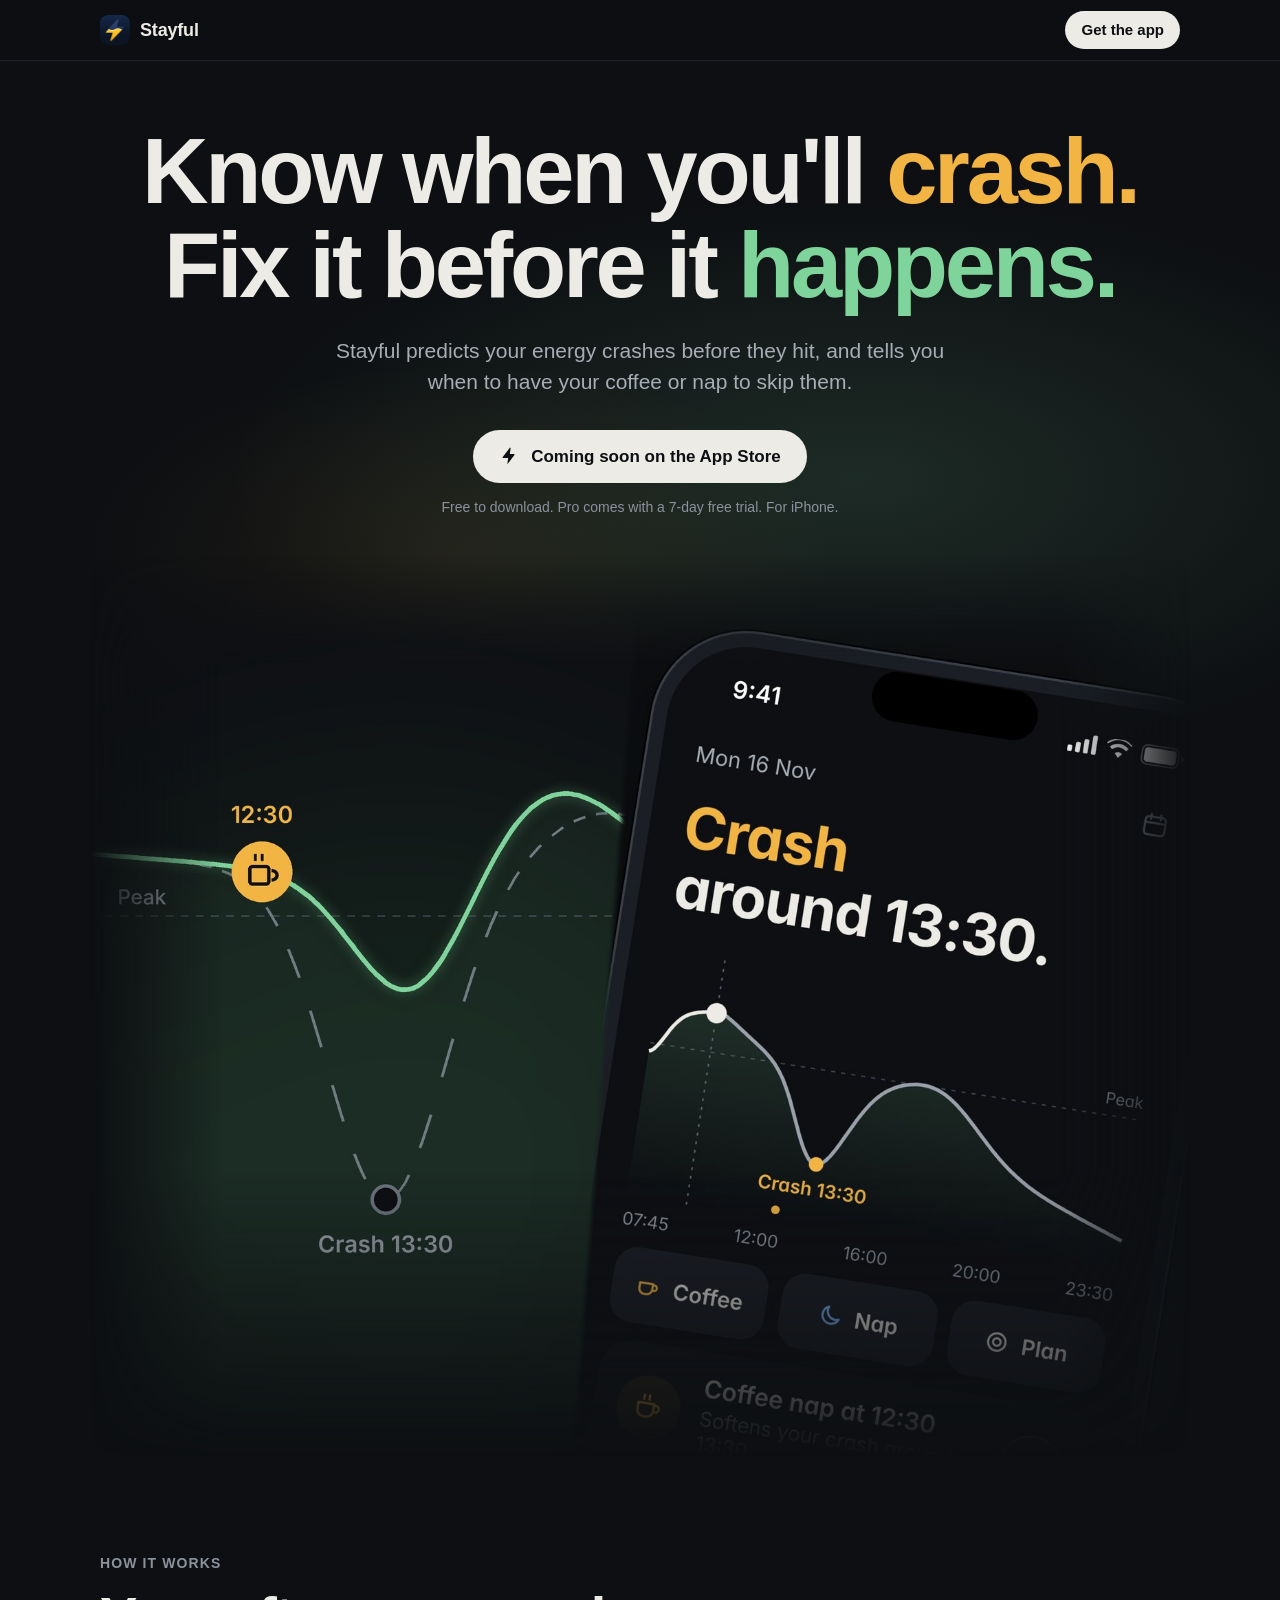
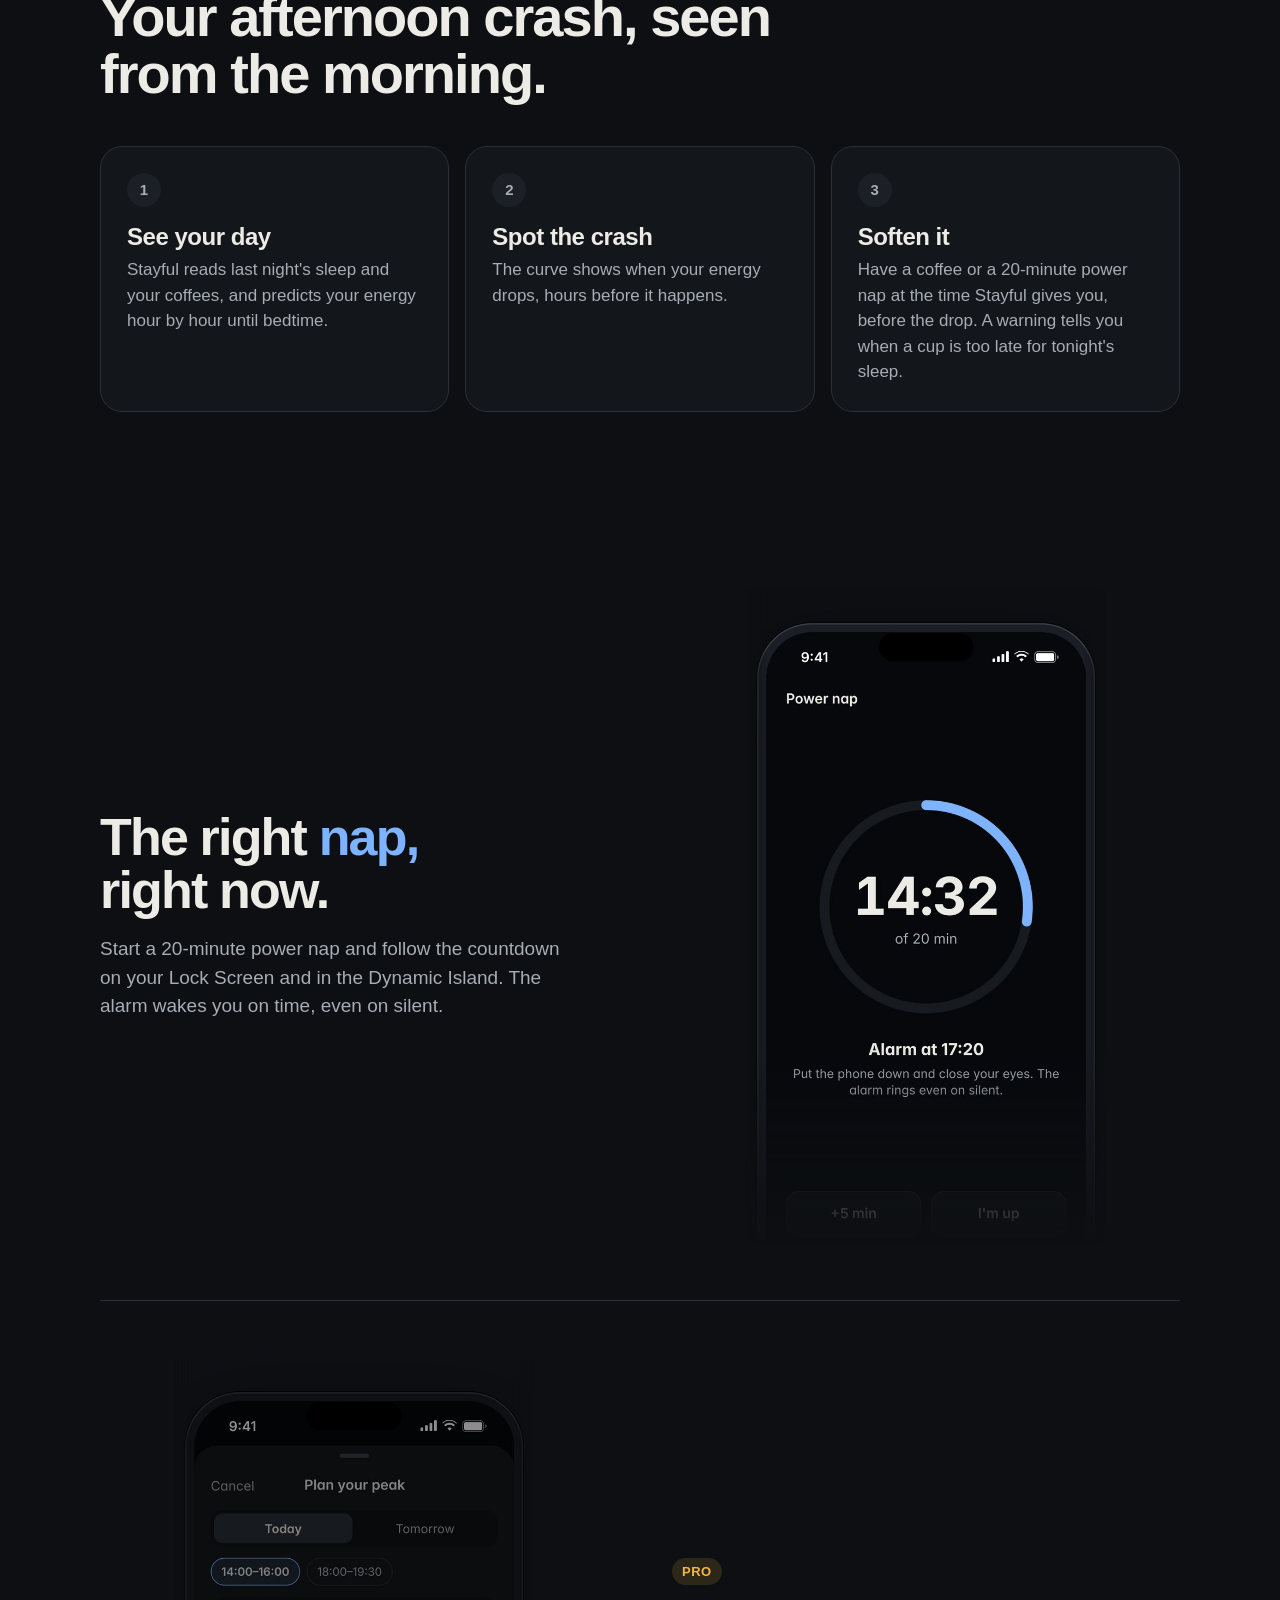
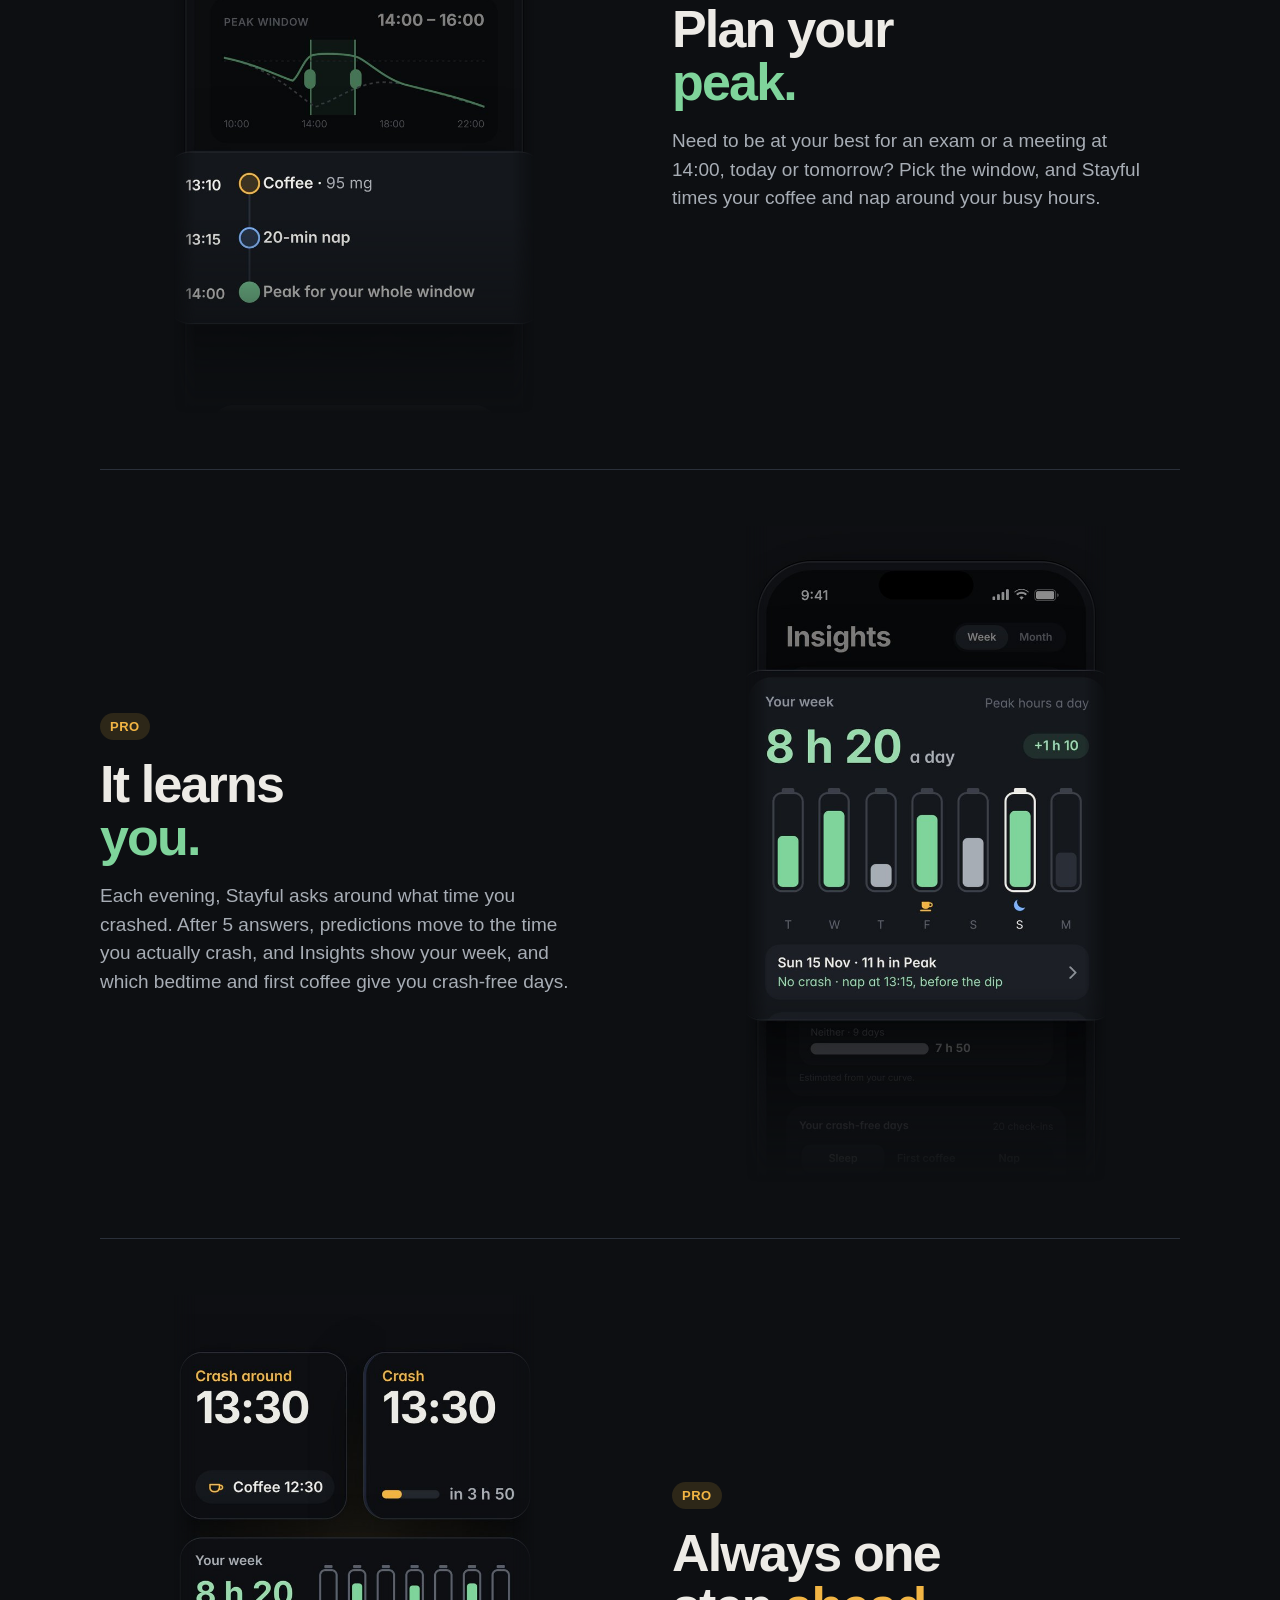
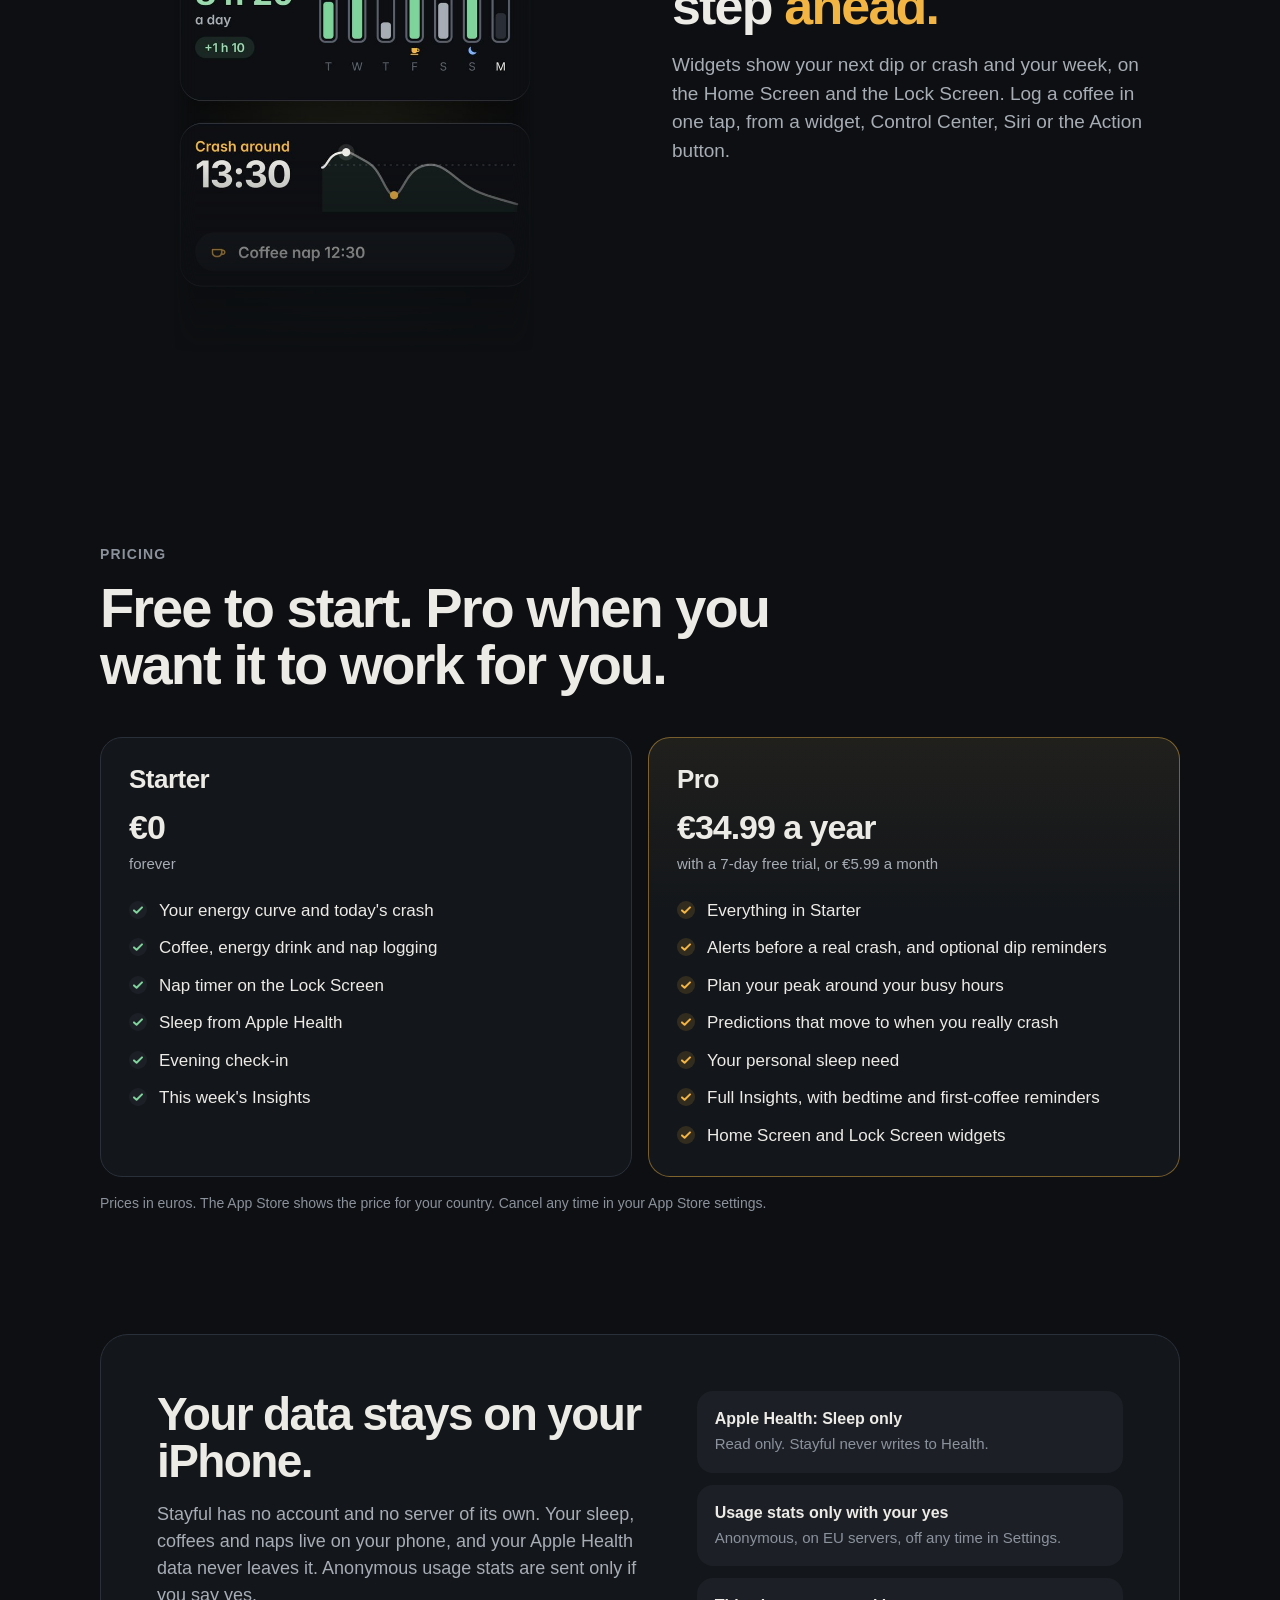
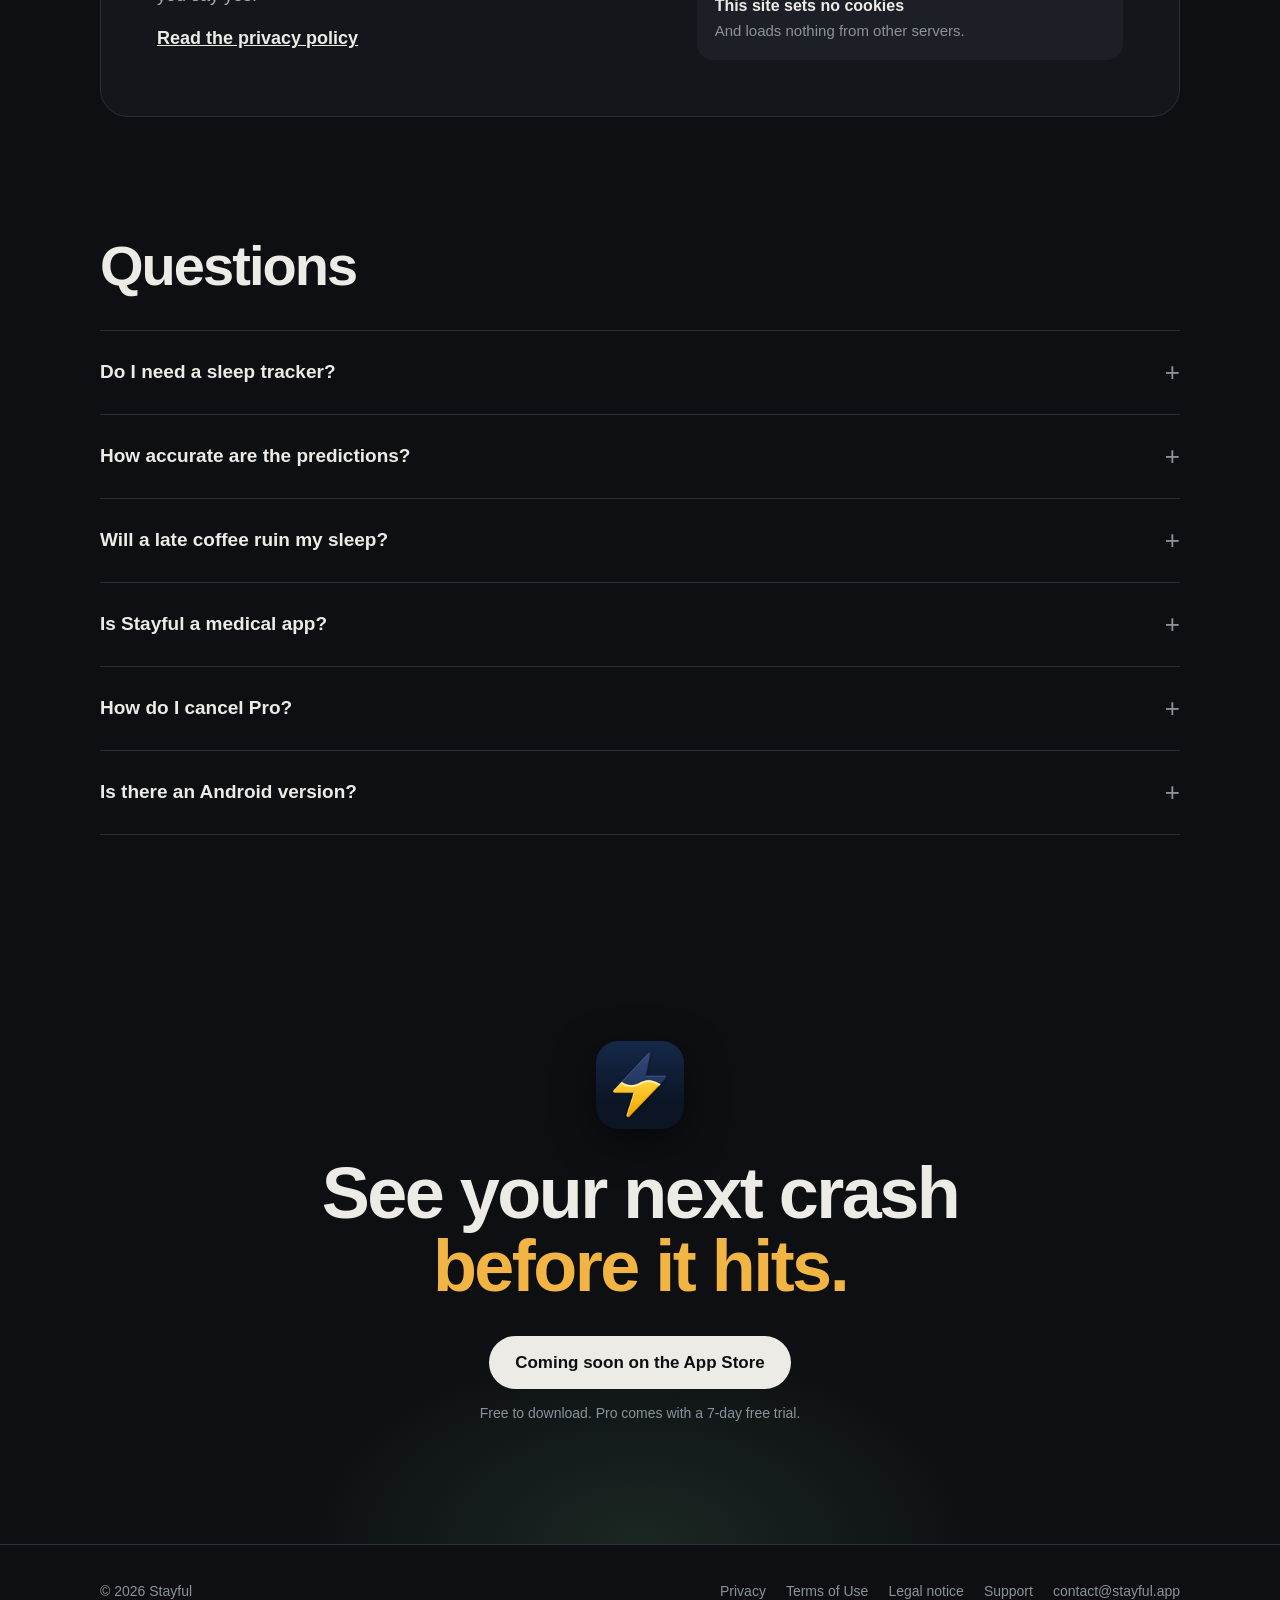
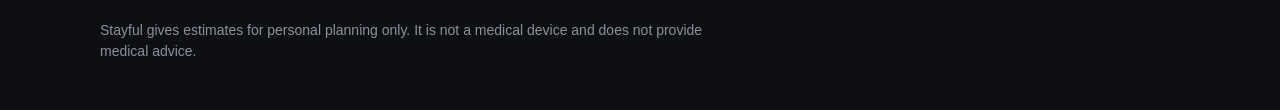
==== index.html @ 0e0aa4db "Site V1" ====
<!doctype html>
<html lang="en">
<head>
<meta charset="utf-8">
<meta name="viewport" content="width=device-width, initial-scale=1, viewport-fit=cover">
<title>Stayful: Predict your energy crashes</title>
<meta name="description" content="Stayful predicts your energy crashes before they hit, and tells you when to have your coffee or nap to skip them. For iPhone.">
<meta name="theme-color" content="#0D0F12">
<meta name="color-scheme" content="dark">
<meta property="og:title" content="Stayful: Predict your energy crashes">
<meta property="og:description" content="Know when you'll crash. Fix it before it happens.">
<meta property="og:image" content="https://stayful.app/img/hero.jpg">
<meta property="og:url" content="https://stayful.app/">
<meta property="og:type" content="website">
<meta name="twitter:card" content="summary_large_image">
<!-- When the app is live, add: <meta name="apple-itunes-app" content="app-id=6830175789"> -->
<link rel="icon" type="image/png" href="favicon.png">
<link rel="apple-touch-icon" href="img/apple-touch-icon.png">
<link rel="canonical" href="https://stayful.app/">
<style>
:root{
  --bg:#0D0F12; --bg-deep:#06080B; --surface:#13161A; --raised:#171A1F; --tile:#1C2026;
  --border:#2A303A; --text:#EDEBE6; --muted:#A7ADB5; --faint:#8B929C;
  --caffeine:#F2B544; --on-caffeine:#1A1305; --peak:#7FD49B; --peak-text:#9ADBAE; --nap:#7DB3FF;
  --radius:22px; --gutter:20px; --max:1120px;
  --font:-apple-system,BlinkMacSystemFont,"SF Pro Display","SF Pro Text","Helvetica Neue","Segoe UI",Roboto,Arial,sans-serif;
}
*{box-sizing:border-box}
html{-webkit-text-size-adjust:100%;scroll-behavior:smooth}
body{margin:0;background:var(--bg);color:var(--text);font-family:var(--font);font-size:17px;line-height:1.5;-webkit-font-smoothing:antialiased;overflow-x:hidden}
img{display:block;max-width:100%;height:auto}
a{color:inherit}
.wrap{max-width:var(--max);margin:0 auto;padding:0 var(--gutter)}
h1,h2,h3{margin:0;font-weight:800;letter-spacing:-.035em;line-height:1.02}
p{margin:0}
.amber{color:var(--caffeine)} .green{color:var(--peak)} .blue{color:var(--nap)}

/* nav */
.nav{position:sticky;top:0;z-index:10;background:rgba(13,15,18,.78);backdrop-filter:saturate(160%) blur(14px);-webkit-backdrop-filter:saturate(160%) blur(14px);border-bottom:1px solid rgba(42,48,58,.6)}
.nav .wrap{display:flex;align-items:center;justify-content:space-between;height:60px}
.brand{display:flex;align-items:center;gap:10px;text-decoration:none;font-weight:700;font-size:18px;letter-spacing:-.01em}
.brand img{width:30px;height:30px;border-radius:8px}
.nav-cta{font-size:15px;font-weight:600;text-decoration:none;padding:8px 16px;border-radius:999px;background:var(--text);color:var(--bg)}

/* buttons */
.store{display:inline-flex;align-items:center;gap:12px;padding:14px 26px;border-radius:999px;background:var(--text);color:var(--bg);font-weight:700;font-size:17px;text-decoration:none;transition:transform .15s ease}
.store:hover{transform:translateY(-1px)}
.store svg{width:20px;height:20px}
.fine{color:var(--faint);font-size:14px;margin-top:14px}

/* hero */
.hero{position:relative;padding:64px 0 0;text-align:center;overflow:hidden}
.hero::before{content:"";position:absolute;inset:-10% -20% auto;height:900px;background:radial-gradient(50% 45% at 62% 62%,rgba(127,212,155,.14),transparent 70%),radial-gradient(30% 30% at 40% 70%,rgba(242,181,68,.08),transparent 70%);pointer-events:none}
.hero h1{position:relative;font-size:clamp(44px,9vw,92px)}
.hero .lead{position:relative;max-width:640px;margin:22px auto 0;color:var(--muted);font-size:clamp(18px,2.2vw,21px)}
.hero .cta{position:relative;margin-top:32px}
.hero-shot{position:relative;margin:40px auto 0;max-width:1100px;width:100%;
  -webkit-mask-image:linear-gradient(to bottom,transparent,#000 12%,#000 68%,transparent),linear-gradient(to right,transparent,#000 12%,#000 88%,transparent);
  -webkit-mask-composite:source-in;
  mask-image:linear-gradient(to bottom,transparent,#000 12%,#000 68%,transparent),linear-gradient(to right,transparent,#000 12%,#000 88%,transparent);
  mask-composite:intersect}

/* sections */
section{padding:96px 0}
.kicker{font-size:14px;font-weight:600;letter-spacing:.08em;text-transform:uppercase;color:var(--faint);margin-bottom:14px}
.section-title{font-size:clamp(34px,5.5vw,56px);max-width:760px}
.section-lead{color:var(--muted);font-size:19px;max-width:620px;margin-top:18px}

/* steps */
.steps{display:grid;gap:16px;margin-top:44px;counter-reset:step}
.step{background:var(--surface);border:1px solid var(--border);border-radius:var(--radius);padding:26px}
.step::before{counter-increment:step;content:counter(step);display:grid;place-items:center;width:34px;height:34px;border-radius:50%;background:var(--tile);color:var(--muted);font-weight:700;font-size:15px;margin-bottom:18px}
.step h3{font-size:24px;letter-spacing:-.02em}
.step p{color:var(--muted);margin-top:8px}
@media(min-width:860px){.steps{grid-template-columns:repeat(3,1fr)}}

/* features */
.feature{display:grid;gap:36px;align-items:center;padding:56px 0;border-top:1px solid var(--border)}
.feature:first-of-type{border-top:0}
.feature .shot{max-width:360px;width:100%;margin:0 auto;
  -webkit-mask-image:linear-gradient(to bottom,#000 70%,transparent),linear-gradient(to right,transparent,#000 6%,#000 94%,transparent);
  -webkit-mask-composite:source-in;
  mask-image:linear-gradient(to bottom,#000 70%,transparent),linear-gradient(to right,transparent,#000 6%,#000 94%,transparent);
  mask-composite:intersect}
.feature h3{font-size:clamp(34px,5vw,52px)}
.feature p{color:var(--muted);font-size:19px;margin-top:18px;max-width:480px}
.pro{display:inline-block;font-size:13px;font-weight:700;letter-spacing:.04em;padding:4px 10px;border-radius:999px;background:rgba(242,181,68,.14);color:var(--caffeine);margin-bottom:18px}
@media(max-width:859px){
  .feature .text{text-align:center}
  .feature h3 br{display:none}
  .feature p{margin-left:auto;margin-right:auto}
}
@media(min-width:860px){
  .feature{grid-template-columns:1fr 1fr;gap:64px}
  .feature:nth-of-type(even) .text{order:2}
}

/* pricing */
.plans{display:grid;gap:16px;margin-top:44px}
.plan{background:var(--surface);border:1px solid var(--border);border-radius:var(--radius);padding:28px}
.plan.is-pro{border-color:rgba(242,181,68,.45);background:linear-gradient(180deg,rgba(242,181,68,.06),transparent 40%),var(--surface)}
.plan h3{font-size:26px;letter-spacing:-.02em}
.price{margin-top:10px;font-size:15px;color:var(--muted)}
.price strong{display:block;font-size:34px;color:var(--text);letter-spacing:-.03em;font-weight:800}
.plan ul{list-style:none;padding:0;margin:22px 0 0;display:grid;gap:12px}
.plan li{display:flex;gap:12px;align-items:flex-start}
.plan li::before{content:"";flex:none;width:18px;height:18px;margin-top:3px;border-radius:50%;background:var(--tile) url("data:image/svg+xml,%3Csvg xmlns='http://www.w3.org/2000/svg' viewBox='0 0 18 18'%3E%3Cpath d='M5 9.4l2.6 2.4L13 6.4' fill='none' stroke='%237FD49B' stroke-width='2' stroke-linecap='round' stroke-linejoin='round'/%3E%3C/svg%3E") center/18px no-repeat}
.plan.is-pro li::before{background-color:rgba(242,181,68,.14);background-image:url("data:image/svg+xml,%3Csvg xmlns='http://www.w3.org/2000/svg' viewBox='0 0 18 18'%3E%3Cpath d='M5 9.4l2.6 2.4L13 6.4' fill='none' stroke='%23F2B544' stroke-width='2' stroke-linecap='round' stroke-linejoin='round'/%3E%3C/svg%3E")}
.plans-note{color:var(--faint);font-size:14px;margin-top:16px}
@media(min-width:860px){.plans{grid-template-columns:1fr 1fr}}

/* privacy */
.privacy{background:var(--surface);border:1px solid var(--border);border-radius:28px;padding:40px 28px;display:grid;gap:28px}
.privacy h2{font-size:clamp(30px,4.6vw,46px)}
.privacy p{color:var(--muted);font-size:18px;margin-top:16px}
.privacy a{color:var(--text);font-weight:600}
.facts{display:grid;gap:12px;align-content:start}
.fact{background:var(--tile);border-radius:16px;padding:16px 18px}
.fact strong{display:block;font-size:16px}
.fact span{color:var(--faint);font-size:15px}
@media(min-width:860px){.privacy{grid-template-columns:1.2fr 1fr;padding:56px}}

/* faq */
.faq{margin-top:36px;border-top:1px solid var(--border)}
.faq details{border-bottom:1px solid var(--border)}
.faq summary{list-style:none;cursor:pointer;display:flex;justify-content:space-between;align-items:center;gap:16px;padding:22px 0;font-size:19px;font-weight:600}
.faq summary::-webkit-details-marker{display:none}
.faq summary::after{content:"+";font-size:26px;font-weight:400;color:var(--faint);transition:transform .2s ease}
.faq details[open] summary::after{transform:rotate(45deg)}
.faq p{color:var(--muted);padding:0 0 22px;max-width:720px}

/* final */
.final{text-align:center;padding:110px 0 120px;position:relative;overflow:hidden}
.final::before{content:"";position:absolute;inset:0;background:radial-gradient(40% 50% at 50% 100%,rgba(127,212,155,.12),transparent 70%);pointer-events:none}
.final h2{position:relative;font-size:clamp(38px,7vw,72px)}
.final .icon{position:relative;width:88px;height:88px;border-radius:22px;margin:0 auto 28px;box-shadow:0 12px 40px rgba(0,0,0,.5)}
.final .cta{position:relative;margin-top:32px}

/* footer */
footer{border-top:1px solid var(--border);padding:36px 0 48px;color:var(--faint);font-size:14px}
footer .row{display:flex;flex-wrap:wrap;gap:12px 24px;justify-content:space-between;align-items:center}
footer nav{display:flex;flex-wrap:wrap;gap:8px 20px}
footer a{text-decoration:none}
footer a:hover{color:var(--text)}
footer .disclaimer{margin-top:18px;max-width:640px}

@media(max-width:640px){.hero-shot{width:170%;max-width:none;margin-left:-14%}}
@media(prefers-reduced-motion:reduce){html{scroll-behavior:auto}.store{transition:none}}
</style>
</head>
<body>

<header class="nav">
  <div class="wrap">
    <a class="brand" href="/"><img src="img/icon-64.png" alt="" width="30" height="30">Stayful</a>
    <a class="nav-cta" href="#get">Get the app</a>
  </div>
</header>

<main>
  <div class="hero">
    <div class="wrap">
      <h1>Know when you'll <span class="amber">crash.</span><br>Fix it before it <span class="green">happens.</span></h1>
      <p class="lead">Stayful predicts your energy crashes before they hit, and tells you when to have your coffee or nap to skip them.</p>
      <div class="cta" id="get">
        <!-- Replace with Apple's official "Download on the App Store" badge (Apple Marketing Tools) and the app link once the app is live. -->
        <a class="store" href="#get" aria-label="Coming soon on the App Store">
          <svg viewBox="0 0 24 24" aria-hidden="true"><path fill="currentColor" d="M13 2 4.5 13.2c-.4.5 0 1.3.6 1.3H11l-1 7.5 8.5-11.2c.4-.5 0-1.3-.6-1.3H13l1-7.5z"/></svg>
          Coming soon on the App Store
        </a>
        <p class="fine">Free to download. Pro comes with a 7-day free trial. For iPhone.</p>
      </div>
    </div>
    <img class="hero-shot" src="img/hero.jpg" width="1600" height="1307" alt="Stayful on iPhone: crash around 13:30. A coffee nap at 12:30 softens the crash: the curve dips far less than without it.">
  </div>

  <section id="how">
    <div class="wrap">
      <p class="kicker">How it works</p>
      <h2 class="section-title">Your afternoon crash, seen from the morning.</h2>
      <div class="steps">
        <div class="step">
          <h3>See your day</h3>
          <p>Stayful reads last night's sleep and your coffees, and predicts your energy hour by hour until bedtime.</p>
        </div>
        <div class="step">
          <h3>Spot the crash</h3>
          <p>The curve shows when your energy drops, hours before it happens.</p>
        </div>
        <div class="step">
          <h3>Soften it</h3>
          <p>Have a coffee or a 20-minute power nap at the time Stayful gives you, before the drop. A warning tells you when a cup is too late for tonight's sleep.</p>
        </div>
      </div>
    </div>
  </section>

  <section id="features" style="padding-top:24px">
    <div class="wrap">
      <article class="feature">
        <div class="text">
          <h3>The right <span class="blue">nap,</span> <br>right now.</h3>
          <p>Start a 20-minute power nap and follow the countdown on your Lock Screen and in the Dynamic Island. The alarm wakes you on time, even on silent.</p>
        </div>
        <img class="shot" src="img/nap.jpg" width="660" height="1203" loading="lazy" alt="Power nap timer: 14:32 of 20 min, alarm at 17:20, with +5 min and I'm up buttons.">
      </article>

      <article class="feature">
        <div class="text">
          <span class="pro">PRO</span>
          <h3>Plan your <br><span class="green">peak.</span></h3>
          <p>Need to be at your best for an exam or a meeting at 14:00, today or tomorrow? Pick the window, and Stayful times your coffee and nap around your busy hours.</p>
        </div>
        <img class="shot" src="img/plan.jpg" width="660" height="1203" loading="lazy" alt="Plan your peak for a 14:00 to 16:00 meeting: coffee at 13:10, a 20-minute nap at 13:15, Peak for the whole window.">
      </article>

      <article class="feature">
        <div class="text">
          <span class="pro">PRO</span>
          <h3>It learns <br><span class="green">you.</span></h3>
          <p>Each evening, Stayful asks around what time you crashed. After 5 answers, predictions move to the time you actually crash, and Insights show your week, and which bedtime and first coffee give you crash-free days.</p>
        </div>
        <img class="shot" src="img/insights.jpg" width="660" height="1203" loading="lazy" alt="Insights, Your week: 8 h 20 a day in Peak, 1 h 10 more than last week, and a day with no crash after a nap before the dip.">
      </article>

      <article class="feature">
        <div class="text">
          <span class="pro">PRO</span>
          <h3>Always one <br>step <span class="amber">ahead.</span></h3>
          <p>Widgets show your next dip or crash and your week, on the Home Screen and the Lock Screen. Log a coffee in one tap, from a widget, Control Center, Siri or the Action button.</p>
        </div>
        <img class="shot" src="img/widgets.jpg" width="660" height="1203" loading="lazy" alt="Home Screen widgets: crash around 13:30 with a coffee at 12:30, a countdown to the crash, Your week at 8 h 20 a day, and today's curve with a coffee nap at 12:30.">
      </article>
    </div>
  </section>

  <section id="pricing" style="padding-top:40px">
    <div class="wrap">
      <p class="kicker">Pricing</p>
      <h2 class="section-title">Free to start. Pro when you want it to work for you.</h2>
      <div class="plans">
        <div class="plan">
          <h3>Starter</h3>
          <p class="price"><strong>€0</strong>forever</p>
          <ul>
            <li>Your energy curve and today's crash</li>
            <li>Coffee, energy drink and nap logging</li>
            <li>Nap timer on the Lock Screen</li>
            <li>Sleep from Apple Health</li>
            <li>Evening check-in</li>
            <li>This week's Insights</li>
          </ul>
        </div>
        <div class="plan is-pro">
          <h3>Pro</h3>
          <p class="price"><strong>€34.99 a year</strong>with a 7-day free trial, or €5.99 a month</p>
          <ul>
            <li>Everything in Starter</li>
            <li>Alerts before a real crash, and optional dip reminders</li>
            <li>Plan your peak around your busy hours</li>
            <li>Predictions that move to when you really crash</li>
            <li>Your personal sleep need</li>
            <li>Full Insights, with bedtime and first-coffee reminders</li>
            <li>Home Screen and Lock Screen widgets</li>
          </ul>
        </div>
      </div>
      <p class="plans-note">Prices in euros. The App Store shows the price for your country. Cancel any time in your App Store settings.</p>
    </div>
  </section>

  <section id="privacy" style="padding-top:24px">
    <div class="wrap">
      <div class="privacy">
        <div>
          <h2>Your data stays on your iPhone.</h2>
          <p>Stayful has no account and no server of its own. Your sleep, coffees and naps live on your phone, and your Apple Health data never leaves it. Anonymous usage stats are sent only if you say yes.</p>
          <p><a href="/privacy">Read the privacy policy</a></p>
        </div>
        <div class="facts">
          <div class="fact"><strong>Apple Health: Sleep only</strong><span>Read only. Stayful never writes to Health.</span></div>
          <div class="fact"><strong>Usage stats only with your yes</strong><span>Anonymous, on EU servers, off any time in Settings.</span></div>
          <div class="fact"><strong>This site sets no cookies</strong><span>And loads nothing from other servers.</span></div>
        </div>
      </div>
    </div>
  </section>

  <section id="faq" style="padding-top:24px">
    <div class="wrap">
      <h2 class="section-title">Questions</h2>
      <div class="faq">
        <details>
          <summary>Do I need a sleep tracker?</summary>
          <p>Stayful reads your sleep from Apple Health if you use a watch or a sleep app. Without one, it uses the usual bedtime and wake-up you enter, and you tap "I'm up" in the morning.</p>
        </details>
        <details>
          <summary>How accurate are the predictions?</summary>
          <p>They start from a model of sleep pressure, your body clock and caffeine. Each evening you can answer "Around what time did you crash?", and Insights show how close each prediction was. With Pro, predictions move to the time you actually crash.</p>
        </details>
        <details>
          <summary>Will a late coffee ruin my sleep?</summary>
          <p>Stayful tracks how much caffeine is still active and shows your last good time for a cup. When you log one after it, a notice tells you before you save. It also never suggests more than 400 mg of caffeine in a day, the level EFSA gives for adults.</p>
        </details>
        <details>
          <summary>Is Stayful a medical app?</summary>
          <p>No. Stayful gives estimates for personal planning only. It is not a medical device and does not provide medical advice.</p>
        </details>
        <details>
          <summary>How do I cancel Pro?</summary>
          <p>In your iPhone's Settings, tap your name, then Subscriptions. Cancel at least 24 hours before the renewal date.</p>
        </details>
        <details>
          <summary>Is there an Android version?</summary>
          <p>Stayful is iPhone only for now.</p>
        </details>
      </div>
    </div>
  </section>

  <section class="final">
    <div class="wrap">
      <img class="icon" src="img/icon-128.png" width="88" height="88" alt="">
      <h2>See your next crash<br><span class="amber">before it hits.</span></h2>
      <div class="cta">
        <a class="store" href="#get">Coming soon on the App Store</a>
        <p class="fine">Free to download. Pro comes with a 7-day free trial.</p>
      </div>
    </div>
  </section>
</main>

<footer>
  <div class="wrap">
    <div class="row">
      <span>© 2026 Stayful</span>
      <nav aria-label="Legal">
        <a href="/privacy">Privacy</a>
        <a href="https://www.apple.com/legal/internet-services/itunes/dev/stdeula/">Terms of Use</a>
        <a href="/legal">Legal notice</a>
        <a href="/support">Support</a>
        <a href="mailto:contact@stayful.app">contact@stayful.app</a>
      </nav>
    </div>
    <p class="disclaimer">Stayful gives estimates for personal planning only. It is not a medical device and does not provide medical advice.</p>
  </div>
</footer>

</body>
</html>
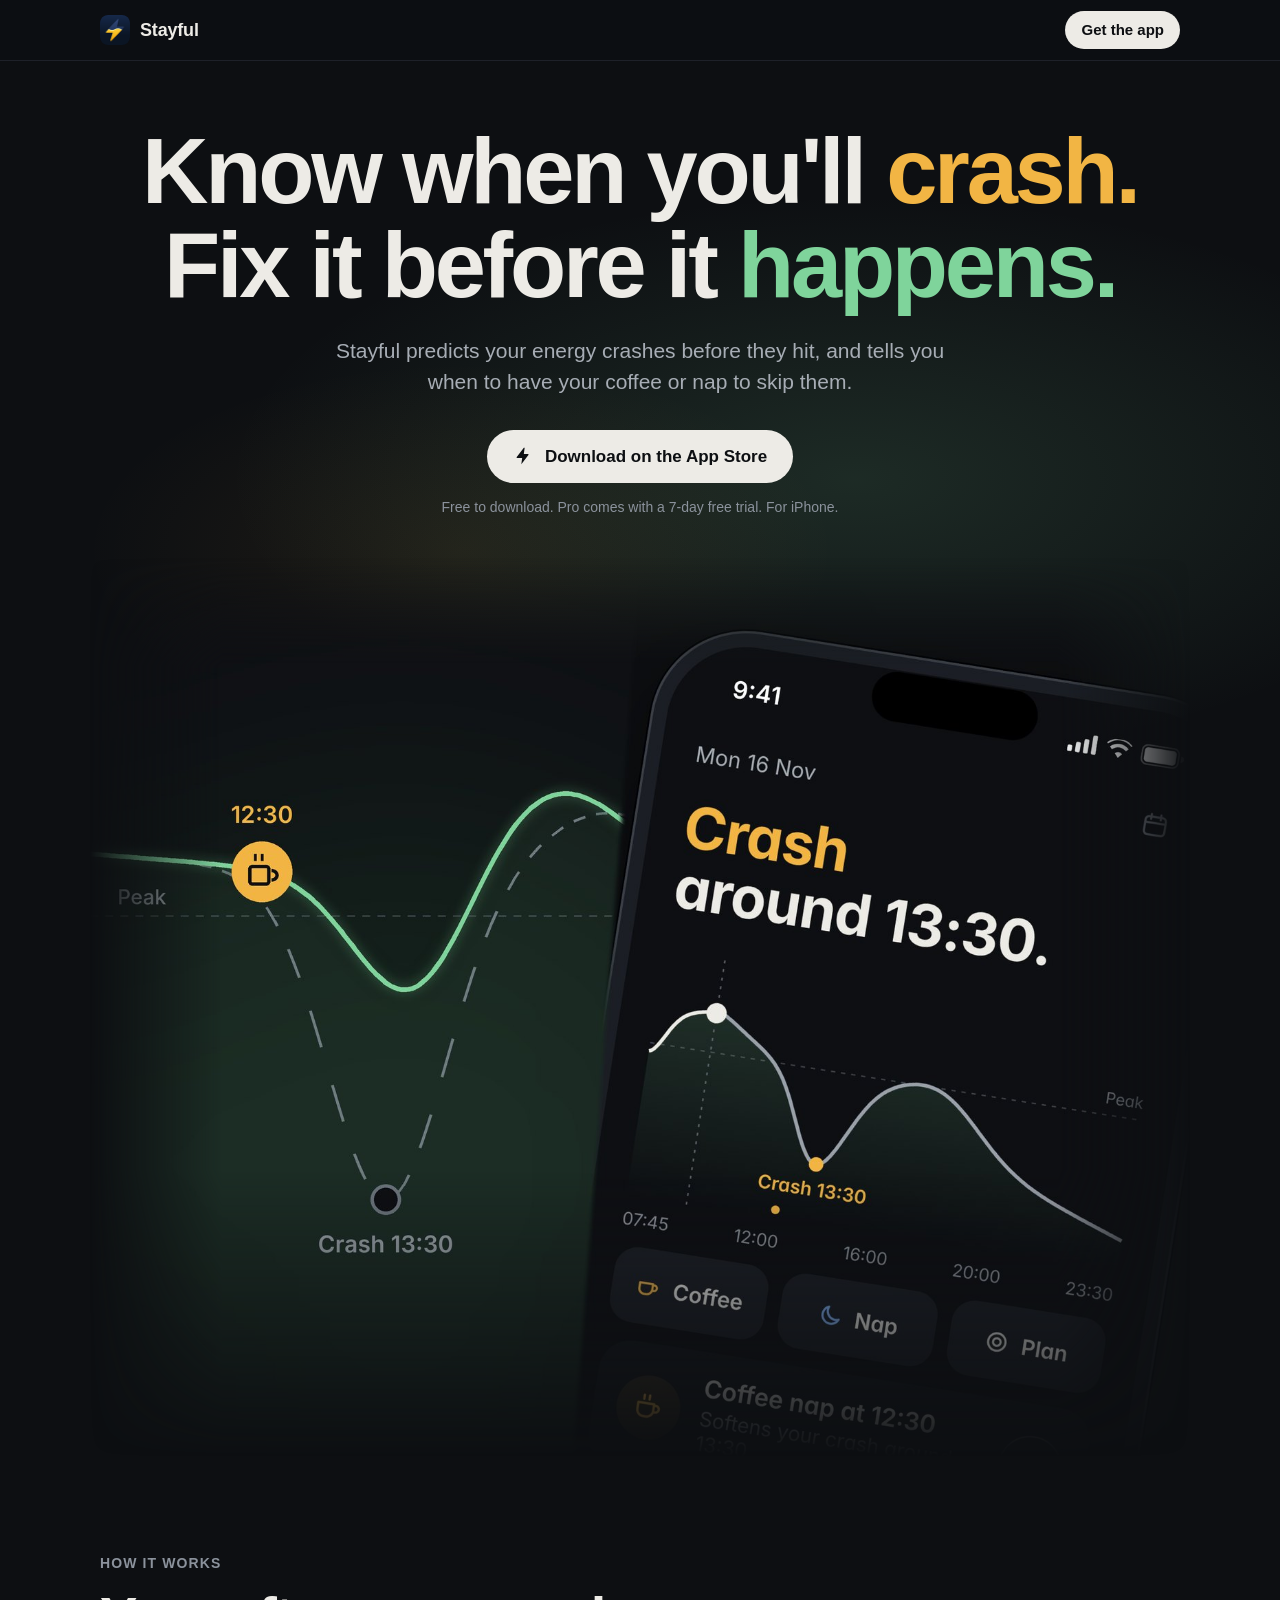
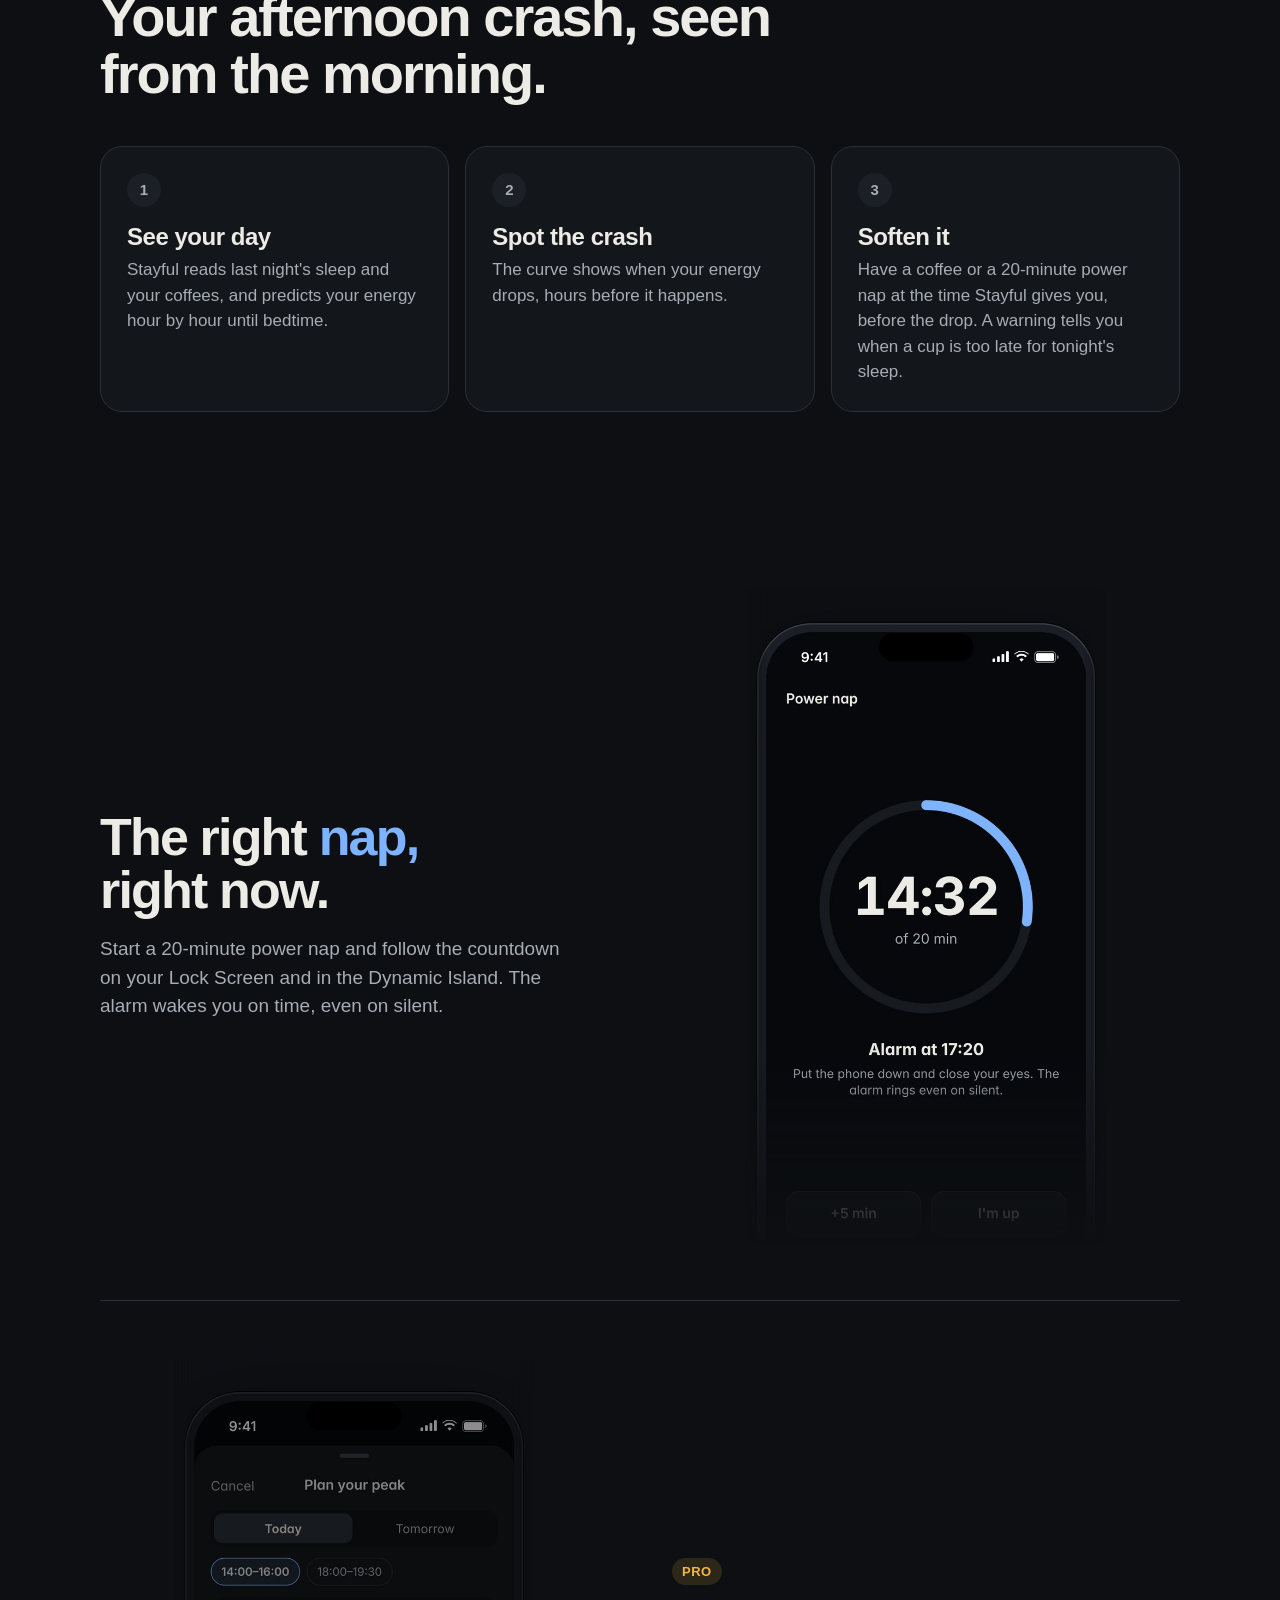
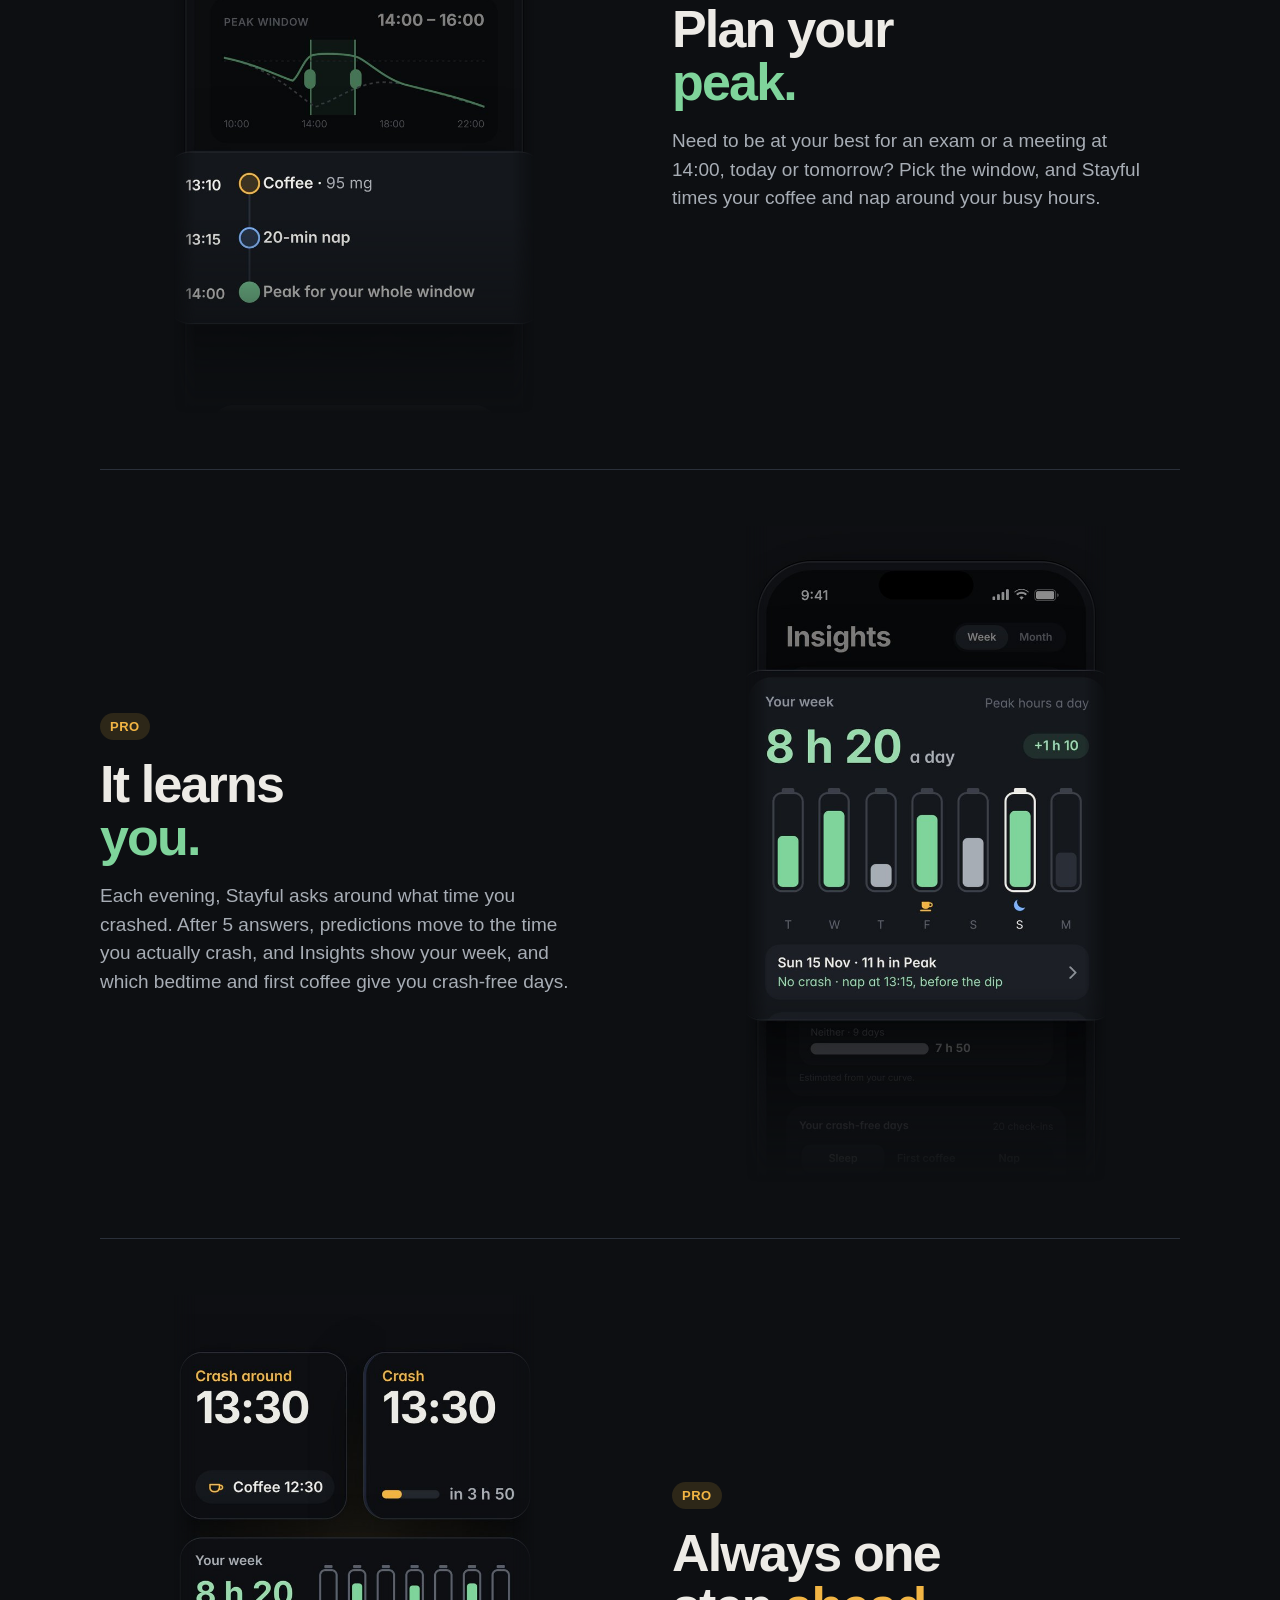
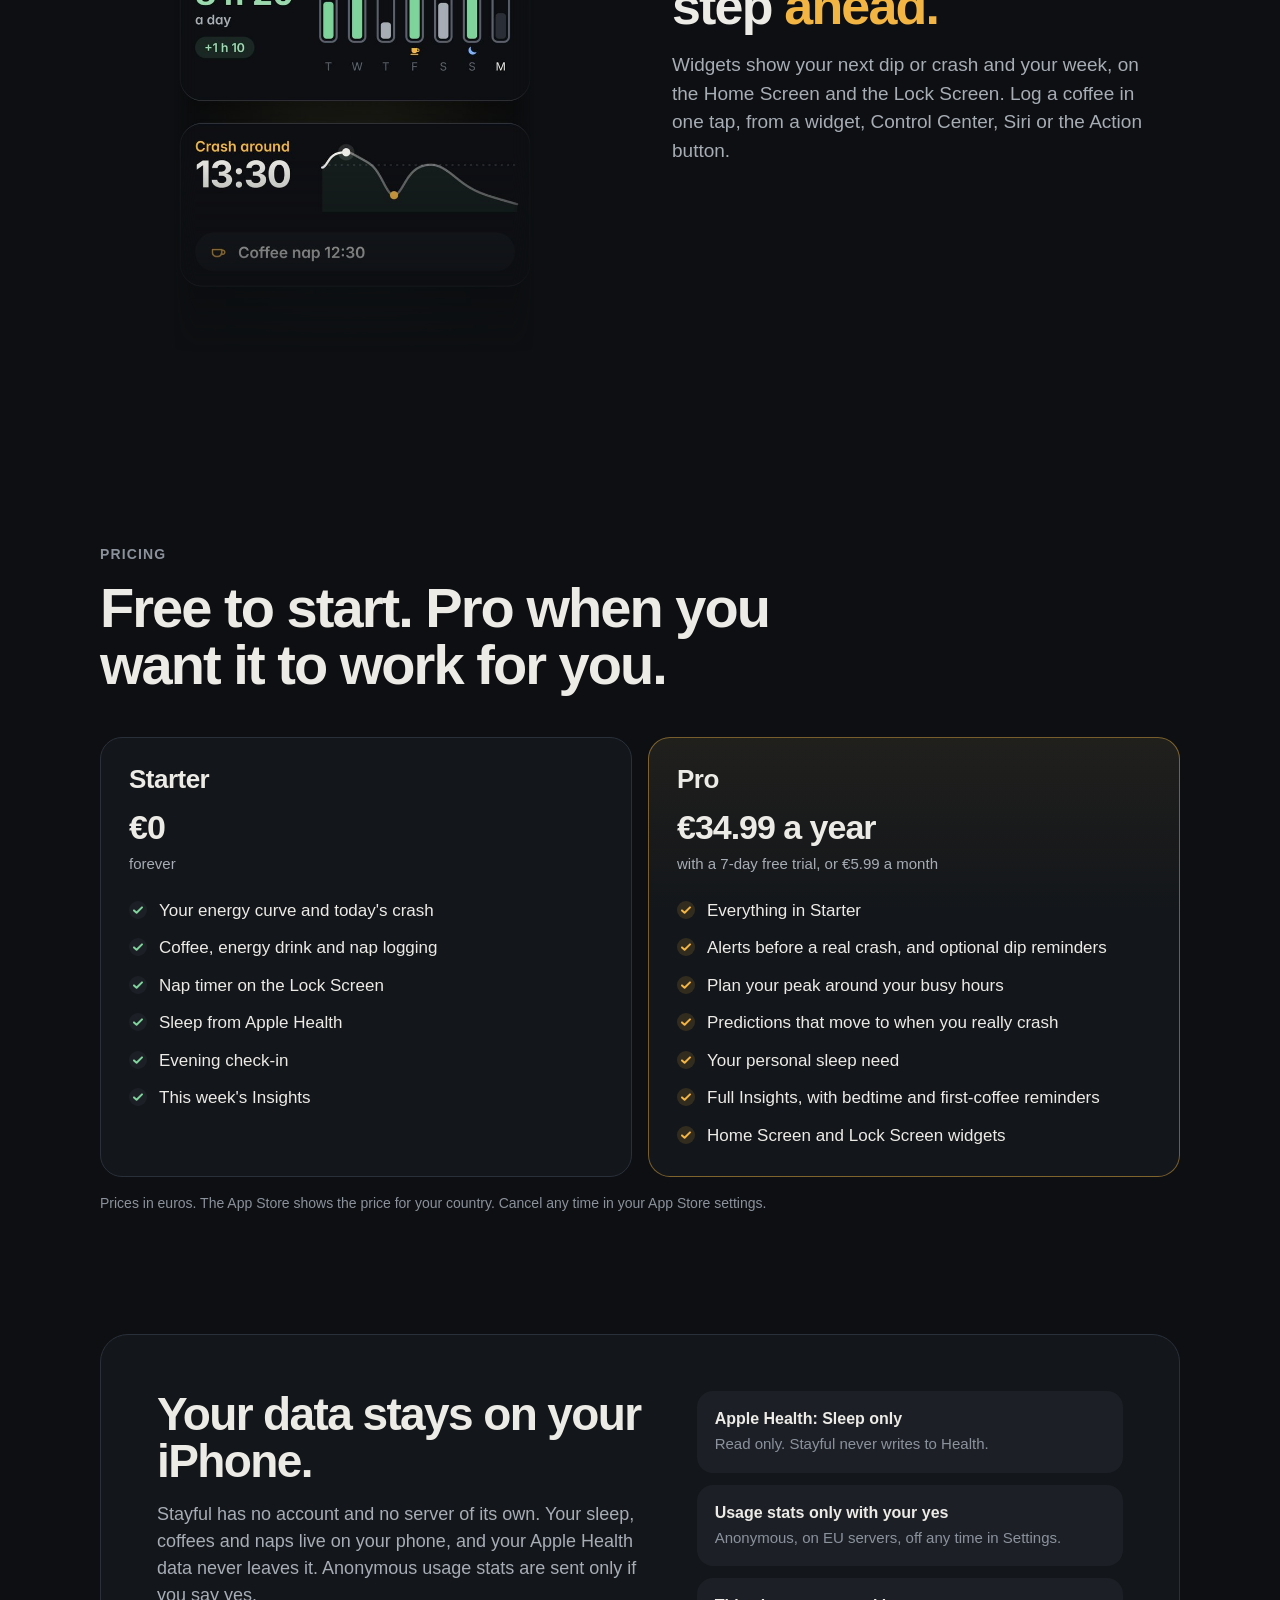
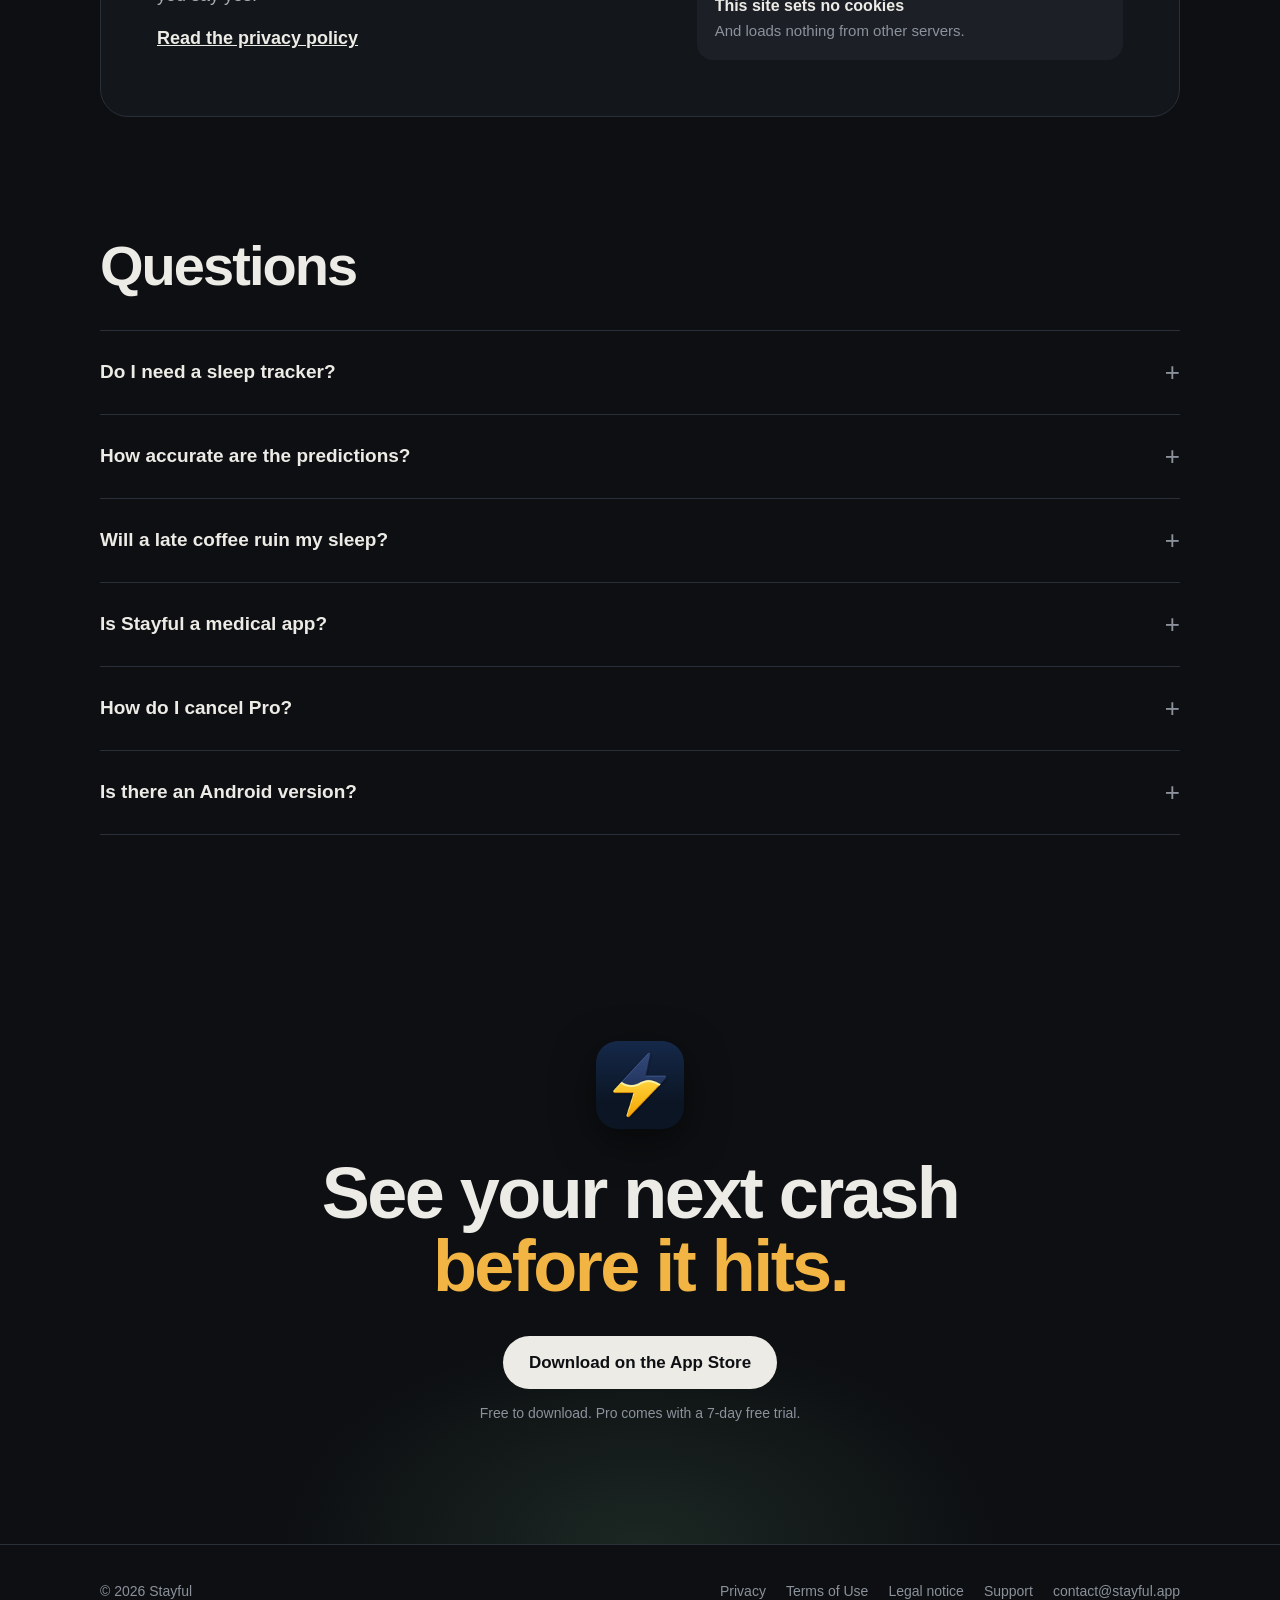
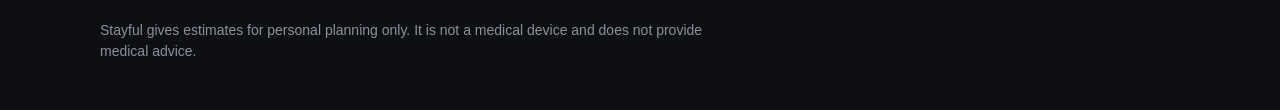
==== commit e3f4c65d: "App Store links" ====
--- a/index.html
+++ b/index.html
@@ -13,7 +13,7 @@
 <meta property="og:url" content="https://stayful.app/">
 <meta property="og:type" content="website">
 <meta name="twitter:card" content="summary_large_image">
-<!-- When the app is live, add: <meta name="apple-itunes-app" content="app-id=6830175789"> -->
+<meta name="apple-itunes-app" content="app-id=6830175789">
 <link rel="icon" type="image/png" href="favicon.png">
 <link rel="apple-touch-icon" href="img/apple-touch-icon.png">
 <link rel="canonical" href="https://stayful.app/">
@@ -153,7 +153,7 @@
 <header class="nav">
   <div class="wrap">
     <a class="brand" href="/"><img src="img/icon-64.png" alt="" width="30" height="30">Stayful</a>
-    <a class="nav-cta" href="#get">Get the app</a>
+    <a class="nav-cta" href="https://apps.apple.com/app/id6830175789">Get the app</a>
   </div>
 </header>
 
@@ -163,10 +163,9 @@
       <h1>Know when you'll <span class="amber">crash.</span><br>Fix it before it <span class="green">happens.</span></h1>
       <p class="lead">Stayful predicts your energy crashes before they hit, and tells you when to have your coffee or nap to skip them.</p>
       <div class="cta" id="get">
-        <!-- Replace with Apple's official "Download on the App Store" badge (Apple Marketing Tools) and the app link once the app is live. -->
-        <a class="store" href="#get" aria-label="Coming soon on the App Store">
+        <a class="store" href="https://apps.apple.com/app/id6830175789">
           <svg viewBox="0 0 24 24" aria-hidden="true"><path fill="currentColor" d="M13 2 4.5 13.2c-.4.5 0 1.3.6 1.3H11l-1 7.5 8.5-11.2c.4-.5 0-1.3-.6-1.3H13l1-7.5z"/></svg>
-          Coming soon on the App Store
+          Download on the App Store
         </a>
         <p class="fine">Free to download. Pro comes with a 7-day free trial. For iPhone.</p>
       </div>
@@ -323,7 +322,7 @@
       <img class="icon" src="img/icon-128.png" width="88" height="88" alt="">
       <h2>See your next crash<br><span class="amber">before it hits.</span></h2>
       <div class="cta">
-        <a class="store" href="#get">Coming soon on the App Store</a>
+        <a class="store" href="https://apps.apple.com/app/id6830175789">Download on the App Store</a>
         <p class="fine">Free to download. Pro comes with a 7-day free trial.</p>
       </div>
     </div>
